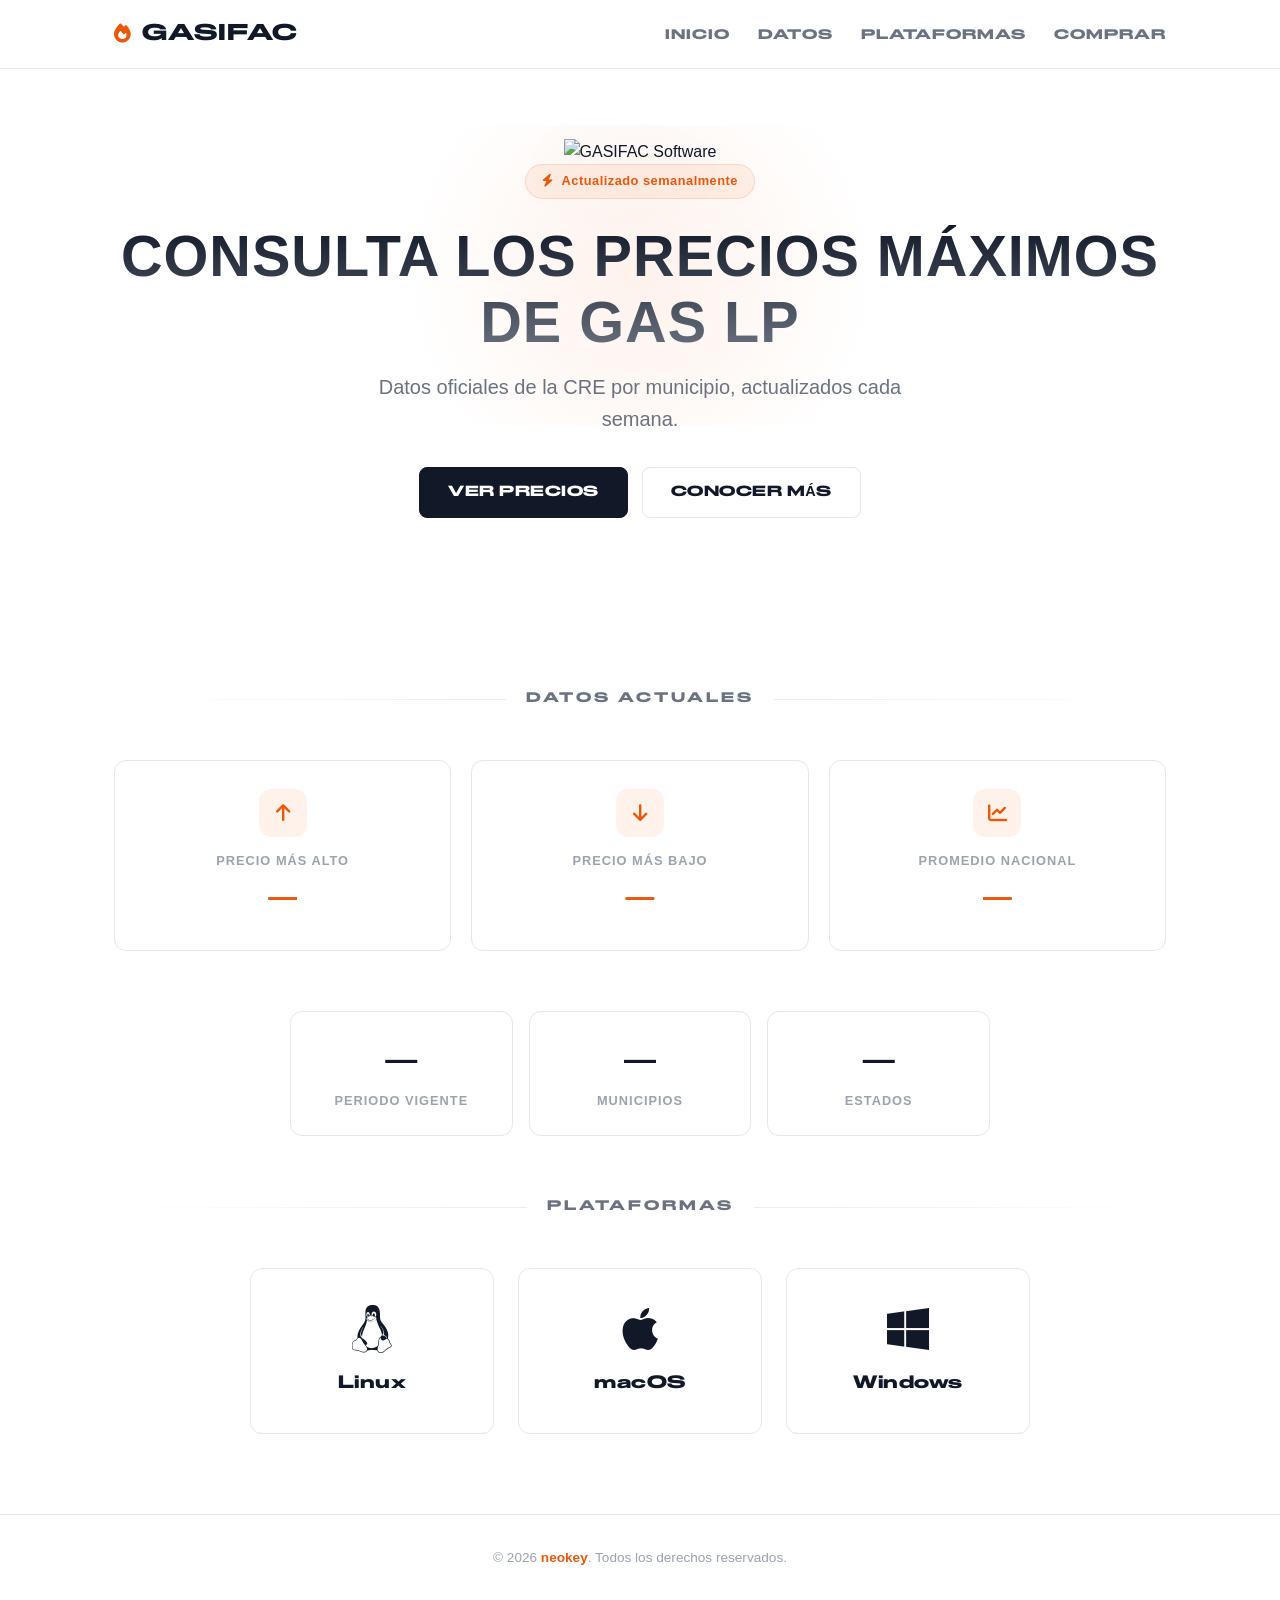
==== public/gasifac/index.html @ 21cc784f "feat: redesign landing/widget/pricing with Staff X Wide, white theme, scroll animations, no search" ====
<!DOCTYPE html>
<html lang="es">
<head>
  <meta charset="UTF-8" />
  <meta name="viewport" content="width=device-width, initial-scale=1.0" />
  <title>GASIFAC — Precios de gas LP en México</title>
  <meta name="description" content="Consulta los precios máximos de gas LP por municipio en México. Datos oficiales de la CRE, actualizados semanalmente." />
  <link rel="stylesheet" href="https://cdnjs.cloudflare.com/ajax/libs/font-awesome/6.5.0/css/all.min.css" />
  <style>
    @font-face {
      font-family: 'Staff X Wide';
      src: url('fonts/Staff-XWide.otf') format('opentype');
      font-weight: normal;
      font-style: normal;
    }

    :root {
      --bg: #ffffff;
      --bg-alt: #f8f9fa;
      --bg-card: #ffffff;
      --border: #e5e7eb;
      --text: #111827;
      --text-sec: #6b7280;
      --text-muted: #9ca3af;
      --accent: #ea580c;
      --accent-hover: #c2410c;
      --accent-glow: rgba(234, 88, 12, 0.08);
      --font-display: 'Staff X Wide', 'Arial Black', -apple-system, BlinkMacSystemFont, sans-serif;
      --font-body: -apple-system, BlinkMacSystemFont, "Segoe UI", Roboto, sans-serif;
      --radius: 12px;
    }

    * { margin: 0; padding: 0; box-sizing: border-box; }

    body {
      font-family: var(--font-body);
      background: var(--bg);
      color: var(--text);
      line-height: 1.6;
      overflow-x: hidden;
    }

    .container {
      width: 100%;
      max-width: 1100px;
      margin: 0 auto;
      padding: 0 24px;
    }

    /* Navbar */
    .navbar {
      position: sticky;
      top: 0;
      z-index: 1000;
      background: rgba(255, 255, 255, 0.85);
      backdrop-filter: blur(16px);
      -webkit-backdrop-filter: blur(16px);
      border-bottom: 1px solid var(--border);
      padding: 16px 0;
    }
    .nav-container {
      display: flex;
      justify-content: space-between;
      align-items: center;
    }
    .logo {
      display: flex;
      align-items: center;
      gap: 10px;
      text-decoration: none;
      color: var(--text);
      font-weight: 800;
      font-size: 1.4rem;
      letter-spacing: 1px;
      font-family: var(--font-display);
    }
    .logo i { font-size: 1.2rem; color: var(--accent); }
    .nav-links {
      display: flex;
      gap: 28px;
      list-style: none;
    }
    .nav-links a {
      text-decoration: none;
      color: var(--text-sec);
      font-size: 0.85rem;
      font-weight: 700;
      transition: color 0.2s;
      text-transform: uppercase;
      letter-spacing: 1px;
      font-family: var(--font-display);
    }
    .nav-links a:hover { color: var(--text); }
    .menu-toggle {
      display: none;
      background: none;
      border: none;
      cursor: pointer;
      padding: 4px;
    }
    .menu-toggle span {
      display: block;
      width: 22px;
      height: 2px;
      background: var(--text);
      margin: 5px 0;
      transition: 0.3s;
    }

    /* Hero */
    .hero {
      padding: 70px 0 60px;
      text-align: center;
      position: relative;
    }
    .hero::before {
      content: '';
      position: absolute;
      top: 10%;
      left: 50%;
      transform: translateX(-50%);
      width: 600px;
      height: 300px;
      background: radial-gradient(circle, var(--accent-glow) 0%, transparent 70%);
      pointer-events: none;
    }
    .hero-badge {
      display: inline-flex;
      align-items: center;
      gap: 8px;
      background: var(--accent-glow);
      border: 1px solid rgba(234, 88, 12, 0.15);
      padding: 6px 16px;
      border-radius: 999px;
      font-size: 0.8rem;
      font-weight: 600;
      color: var(--accent);
      margin-bottom: 24px;
      letter-spacing: 0.5px;
    }
    .hero-title {
      font-size: clamp(2.2rem, 5vw, 3.6rem);
      font-weight: 900;
      text-transform: uppercase;
      letter-spacing: 1px;
      line-height: 1.15;
      margin-bottom: 16px;
      background: linear-gradient(180deg, var(--text) 0%, var(--text-sec) 100%);
      -webkit-background-clip: text;
      -webkit-text-fill-color: transparent;
      background-clip: text;
    }
    .hero-sub {
      font-size: clamp(1rem, 2vw, 1.25rem);
      color: var(--text-sec);
      max-width: 580px;
      margin: 0 auto 32px auto;
    }
    .cta-row {
      display: flex;
      justify-content: center;
      gap: 14px;
      margin-bottom: 50px;
    }
    .btn {
      display: inline-block;
      padding: 13px 28px;
      border-radius: 8px;
      font-weight: 600;
      font-size: 0.9rem;
      text-decoration: none;
      transition: all 0.25s ease;
      text-transform: uppercase;
      letter-spacing: 0.5px;
      font-family: var(--font-display);
    }
    .btn-primary {
      background: var(--text);
      color: var(--bg);
      border: 1px solid var(--text);
    }
    .btn-primary:hover {
      transform: translateY(-2px);
      box-shadow: 0 8px 24px rgba(0,0,0,0.15);
    }
    .btn-outline {
      background: transparent;
      color: var(--text);
      border: 1px solid var(--border);
    }
    .btn-outline:hover {
      border-color: var(--text);
      transform: translateY(-2px);
    }

    /* Mockup placeholder */
    .mockup {
      max-width: 680px;
      margin: 0 auto 0;
      position: relative;
      z-index: 1;
    }
    .mockup img {
      width: 100%;
      filter: drop-shadow(0 20px 40px rgba(0,0,0,0.12));
    }

    /* Divider */
    .divider {
      display: flex;
      align-items: center;
      justify-content: center;
      margin: 60px 0 50px;
      position: relative;
    }
    .divider-line {
      height: 1px;
      background: linear-gradient(90deg, transparent, var(--border), transparent);
      width: 100%;
      position: absolute;
    }
    .divider-label {
      position: relative;
      background: var(--bg);
      padding: 0 20px;
      font-size: 0.85rem;
      font-weight: 700;
      letter-spacing: 3px;
      text-transform: uppercase;
      color: var(--text-sec);
      font-family: var(--font-display);
    }

    /* Stats */
    .stats { padding-bottom: 20px; }
    .stats-grid {
      display: grid;
      grid-template-columns: repeat(auto-fit, minmax(220px, 1fr));
      gap: 20px;
    }
    .stat-card {
      background: var(--bg-card);
      border: 1px solid var(--border);
      border-radius: var(--radius);
      padding: 28px 20px;
      text-align: center;
      transition: all 0.3s ease;
    }
    .stat-card:hover {
      transform: translateY(-4px);
      box-shadow: 0 12px 30px rgba(0,0,0,0.06);
      border-color: var(--accent);
    }
    .stat-icon {
      width: 48px;
      height: 48px;
      margin: 0 auto 14px;
      background: var(--accent-glow);
      border-radius: 12px;
      display: flex;
      align-items: center;
      justify-content: center;
    }
    .stat-icon i { font-size: 1.2rem; color: var(--accent); }
    .stat-label {
      display: block;
      font-size: 0.8rem;
      color: var(--text-muted);
      margin-bottom: 4px;
      text-transform: uppercase;
      letter-spacing: 1px;
      font-weight: 600;
    }
    .stat-value {
      display: block;
      font-size: 1.8rem;
      font-weight: 800;
      color: var(--accent);
      font-family: var(--font-display);
    }

    /* Info cards */
    .info-grid {
      display: grid;
      grid-template-columns: repeat(auto-fit, minmax(200px, 1fr));
      gap: 16px;
      max-width: 700px;
      margin: 0 auto;
    }
    .info-card {
      background: var(--bg-card);
      border: 1px solid var(--border);
      border-radius: var(--radius);
      padding: 24px 16px;
      text-align: center;
      transition: all 0.3s ease;
    }
    .info-card:hover {
      transform: translateY(-3px);
      box-shadow: 0 8px 24px rgba(0,0,0,0.05);
    }
    .info-card .info-num {
      font-size: 2rem;
      font-weight: 800;
      color: var(--text);
      font-family: var(--font-display);
    }
    .info-card .info-desc {
      font-size: 0.8rem;
      color: var(--text-muted);
      text-transform: uppercase;
      letter-spacing: 1px;
      margin-top: 4px;
      font-weight: 600;
    }

    /* Platforms */
    .platforms { padding-bottom: 80px; }
    .platform-grid {
      display: grid;
      grid-template-columns: repeat(3, 1fr);
      gap: 24px;
      max-width: 780px;
      margin: 0 auto;
    }
    .platform-card {
      background: var(--bg-card);
      border: 1px solid var(--border);
      border-radius: var(--radius);
      padding: 36px 20px;
      text-align: center;
      transition: all 0.3s ease;
      display: flex;
      flex-direction: column;
      align-items: center;
    }
    .platform-card:hover {
      border-color: var(--accent);
      transform: translateY(-6px);
      box-shadow: 0 12px 30px rgba(0,0,0,0.08);
    }
    .platform-card i {
      font-size: 3rem;
      color: var(--text);
      margin-bottom: 16px;
      transition: color 0.3s;
    }
    .platform-card:hover i { color: var(--accent); }
    .platform-card .platform-name {
      font-size: 1.1rem;
      font-weight: 700;
      font-family: var(--font-display);
      letter-spacing: 0.5px;
    }

    /* Footer */
    .footer {
      border-top: 1px solid var(--border);
      padding: 32px 0;
      text-align: center;
    }
    .footer a {
      color: var(--accent);
      text-decoration: none;
      font-weight: 600;
    }
    .footer a:hover { text-decoration: underline; }
    .footer p {
      color: var(--text-muted);
      font-size: 0.85rem;
    }

    /* Animations */
    .fade-up {
      opacity: 0;
      transform: translateY(24px);
      transition: opacity 0.6s ease, transform 0.6s ease;
    }
    .fade-up.visible {
      opacity: 1;
      transform: translateY(0);
    }

    /* Responsive */
    @media (max-width: 768px) {
      .nav-links {
        display: none;
        position: absolute;
        top: 100%;
        left: 0;
        width: 100%;
        background: rgba(255,255,255,0.97);
        backdrop-filter: blur(16px);
        border-bottom: 1px solid var(--border);
        flex-direction: column;
        padding: 20px 0;
        text-align: center;
        gap: 20px;
      }
      .nav-links.active { display: flex; }
      .menu-toggle { display: block; }
      .cta-row { flex-direction: column; align-items: center; }
      .cta-row .btn { width: 100%; max-width: 280px; text-align: center; }
      .platform-grid { grid-template-columns: 1fr; max-width: 300px; }
    }
  </style>
</head>
<body>

  <!-- Navbar -->
  <header class="navbar">
    <div class="container nav-container">
      <a href="/gasifac" class="logo">
        <i class="fa-solid fa-fire"></i>
        <span>GASIFAC</span>
      </a>
      <button class="menu-toggle" id="menuToggle" aria-label="Menu">
        <span></span><span></span><span></span>
      </button>
      <ul class="nav-links" id="navLinks">
        <li><a href="#inicio">Inicio</a></li>
        <li><a href="#datos">Datos</a></li>
        <li><a href="#plataformas">Plataformas</a></li>
        <li><a href="#comprar">Comprar</a></li>
      </ul>
    </div>
  </header>

  <main class="container">

    <!-- Hero -->
    <section class="hero" id="inicio">
      <div class="mockup">
        <img src="https://via.placeholder.com/800x420/f8f9fa/111827?text=GASIFAC" alt="GASIFAC Software" />
      </div>
      <div class="hero-badge fade-up">
        <i class="fa-solid fa-bolt"></i>
        Actualizado semanalmente
      </div>
      <h1 class="hero-title fade-up">Consulta los precios máximos de gas LP</h1>
      <p class="hero-sub fade-up">Datos oficiales de la CRE por municipio, actualizados cada semana.</p>
      <div class="cta-row fade-up">
        <a href="#datos" class="btn btn-primary">Ver Precios</a>
        <a href="#plataformas" class="btn btn-outline">Conocer Más</a>
      </div>
    </section>

    <!-- Divider: Datos Actuales -->
    <div class="divider" id="datos">
      <div class="divider-line"></div>
      <h2 class="divider-label">Datos Actuales</h2>
    </div>

    <!-- Stats -->
    <section class="stats fade-up">
      <div class="stats-grid">
        <div class="stat-card">
          <div class="stat-icon"><i class="fa-solid fa-arrow-up"></i></div>
          <span class="stat-label">Precio más alto</span>
          <span class="stat-value" id="stat-max">—</span>
        </div>
        <div class="stat-card">
          <div class="stat-icon"><i class="fa-solid fa-arrow-down"></i></div>
          <span class="stat-label">Precio más bajo</span>
          <span class="stat-value" id="stat-min">—</span>
        </div>
        <div class="stat-card">
          <div class="stat-icon"><i class="fa-solid fa-chart-line"></i></div>
          <span class="stat-label">Promedio nacional</span>
          <span class="stat-value" id="stat-avg">—</span>
        </div>
      </div>
    </section>

    <!-- Info cards -->
    <section class="fade-up" style="padding: 40px 0 0;">
      <div class="info-grid">
        <div class="info-card">
          <div class="info-num" id="info-periodo">—</div>
          <div class="info-desc">Periodo vigente</div>
        </div>
        <div class="info-card">
          <div class="info-num" id="info-municipios">—</div>
          <div class="info-desc">Municipios</div>
        </div>
        <div class="info-card">
          <div class="info-num" id="info-estados">—</div>
          <div class="info-desc">Estados</div>
        </div>
      </div>
    </section>

    <!-- Divider: Plataformas -->
    <div class="divider" id="plataformas">
      <div class="divider-line"></div>
      <h2 class="divider-label">Plataformas</h2>
    </div>

    <!-- Platforms -->
    <section class="platforms fade-up">
      <div class="platform-grid">
        <div class="platform-card">
          <i class="fa-brands fa-linux"></i>
          <span class="platform-name">Linux</span>
        </div>
        <div class="platform-card">
          <i class="fa-brands fa-apple"></i>
          <span class="platform-name">macOS</span>
        </div>
        <div class="platform-card">
          <i class="fa-brands fa-windows"></i>
          <span class="platform-name">Windows</span>
        </div>
      </div>
    </section>

  </main>

  <!-- Footer -->
  <footer class="footer">
    <div class="container">
      <p>&copy; 2026 <a href="https://neokey.dev" target="_blank">neokey</a>. Todos los derechos reservados.</p>
    </div>
  </footer>

  <script src="landing.js"></script>
</body>
</html>
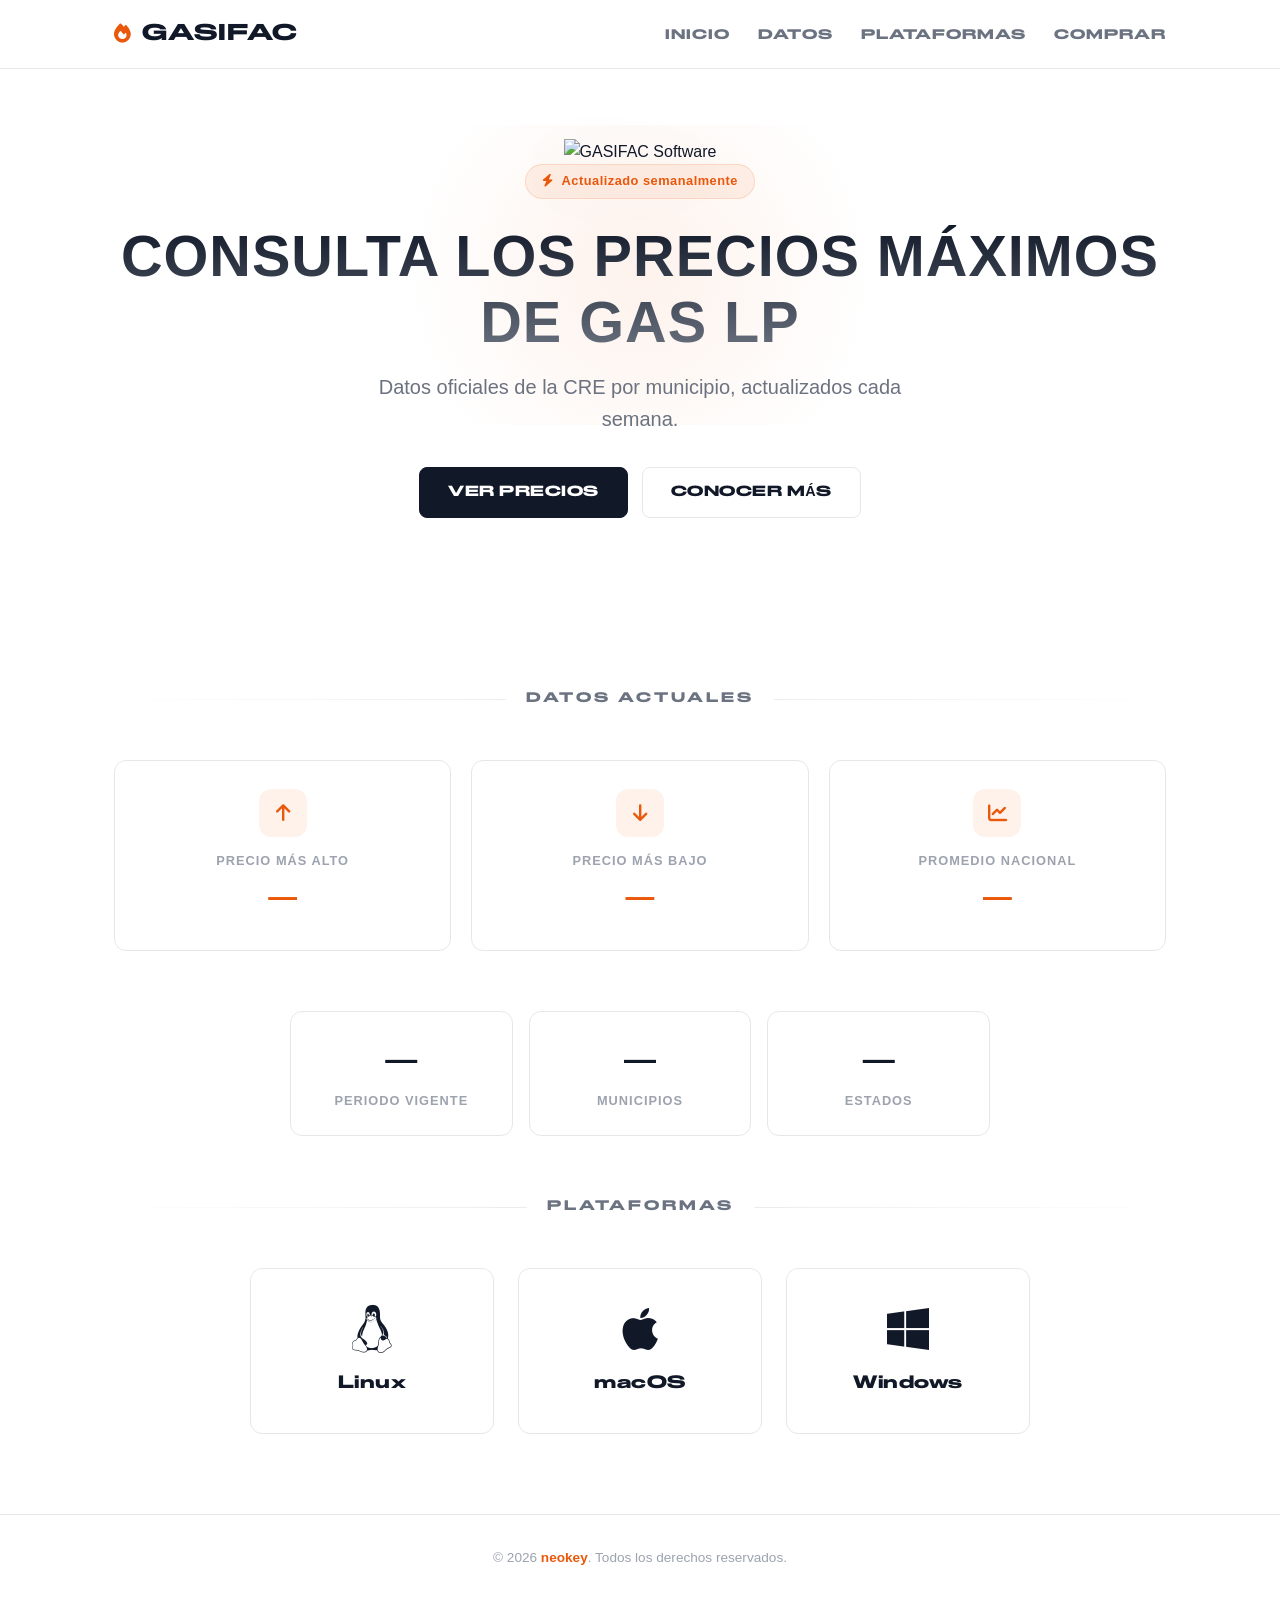
==== commit 084d7d37: "fix: replace IntersectionObserver with CSS keyframe animations, ensure content visible" ====
--- a/public/gasifac/index.html
+++ b/public/gasifac/index.html
@@ -374,11 +374,20 @@
     .fade-up {
       opacity: 0;
       transform: translateY(24px);
-      transition: opacity 0.6s ease, transform 0.6s ease;
-    }
-    .fade-up.visible {
-      opacity: 1;
-      transform: translateY(0);
+      animation: fadeInUp 0.6s ease forwards;
+    }
+    .fade-up:nth-child(1) { animation-delay: 0.1s; }
+    .fade-up:nth-child(2) { animation-delay: 0.2s; }
+    .fade-up:nth-child(3) { animation-delay: 0.3s; }
+    .fade-up:nth-child(4) { animation-delay: 0.4s; }
+    .fade-up:nth-child(5) { animation-delay: 0.5s; }
+
+    @keyframes fadeInUp {
+      to { opacity: 1; transform: translateY(0); }
+    }
+
+    @media (prefers-reduced-motion: reduce) {
+      .fade-up { animation: none; opacity: 1; transform: none; }
     }
 
     /* Responsive */
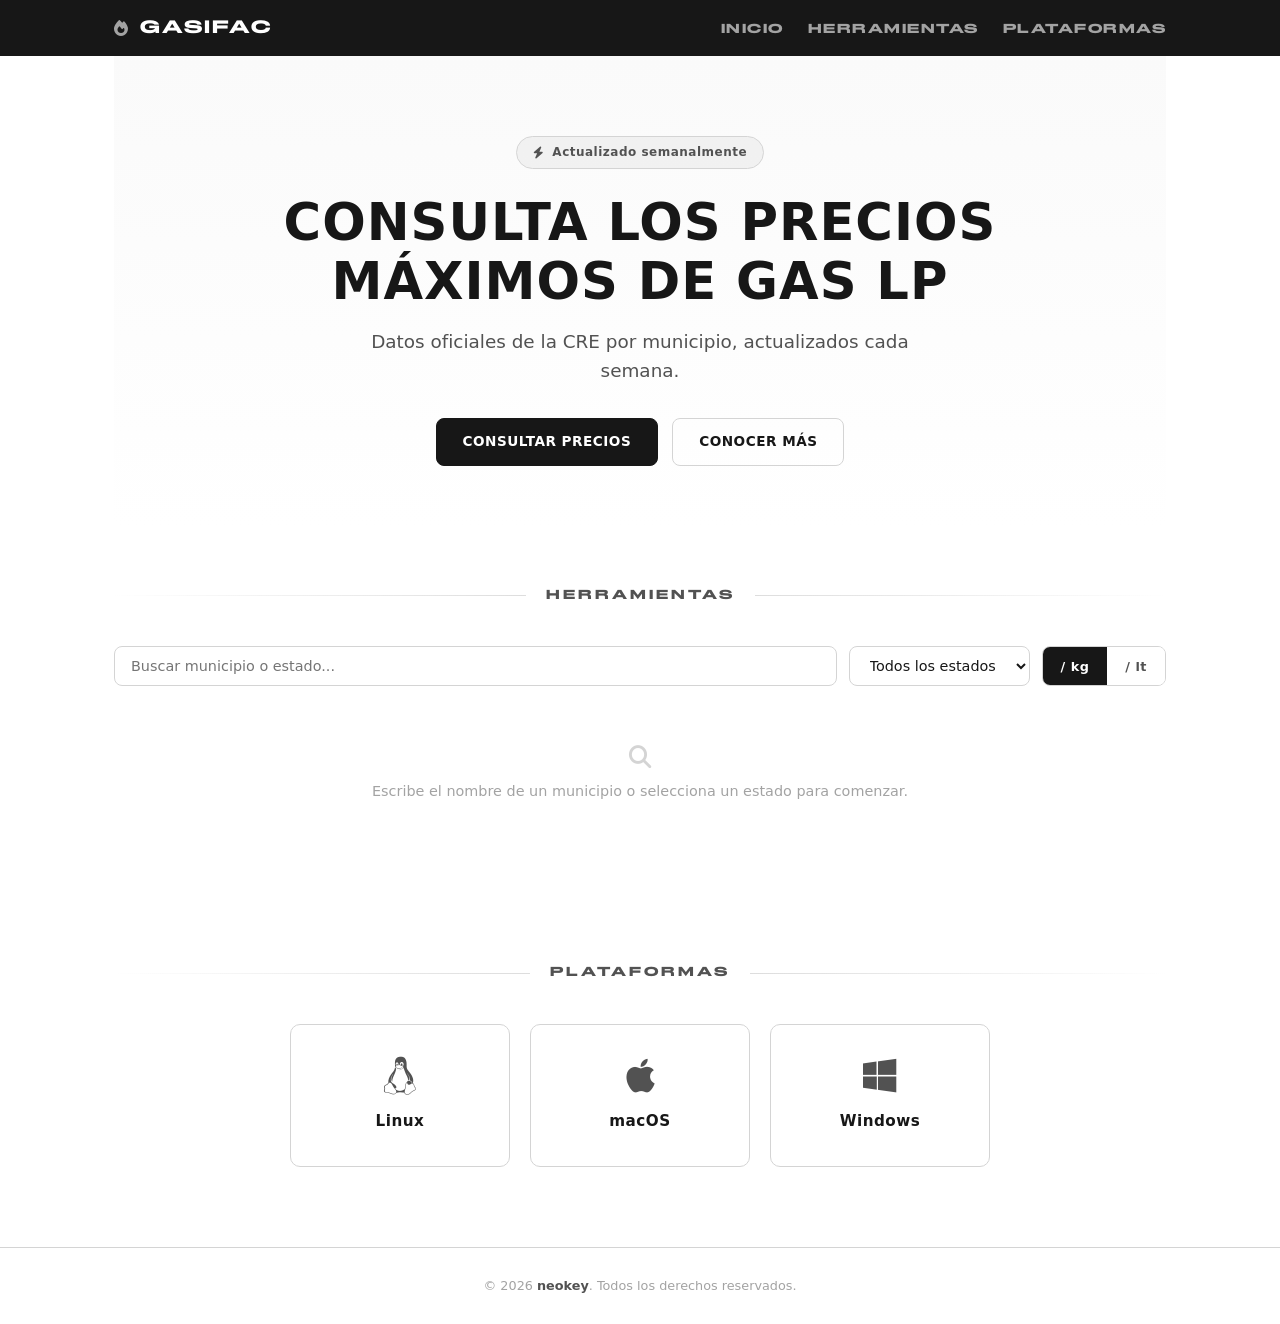
==== commit a8bcb85a: "feat: redesign landing - grayscale, Herramientas search, Staff X Wide topbar only" ====
--- a/public/gasifac/index.html
+++ b/public/gasifac/index.html
@@ -16,18 +16,18 @@
 
     :root {
       --bg: #ffffff;
-      --bg-alt: #f8f9fa;
+      --bg-alt: #f5f5f5;
       --bg-card: #ffffff;
-      --border: #e5e7eb;
-      --text: #111827;
-      --text-sec: #6b7280;
-      --text-muted: #9ca3af;
-      --accent: #ea580c;
-      --accent-hover: #c2410c;
-      --accent-glow: rgba(234, 88, 12, 0.08);
-      --font-display: 'Staff X Wide', 'Arial Black', -apple-system, BlinkMacSystemFont, sans-serif;
-      --font-body: -apple-system, BlinkMacSystemFont, "Segoe UI", Roboto, sans-serif;
-      --radius: 12px;
+      --border: #d4d4d4;
+      --text: #171717;
+      --text-sec: #525252;
+      --text-muted: #a3a3a3;
+      --accent: #404040;
+      --accent-hover: #262626;
+      --accent-glow: rgba(0, 0, 0, 0.04);
+      --font-display: 'Staff X Wide', 'Arial Black', sans-serif;
+      --font-body: "Segoe UI", system-ui, -apple-system, sans-serif;
+      --radius: 10px;
     }
 
     * { margin: 0; padding: 0; box-sizing: border-box; }
@@ -52,45 +52,43 @@
       position: sticky;
       top: 0;
       z-index: 1000;
-      background: rgba(255, 255, 255, 0.85);
-      backdrop-filter: blur(16px);
-      -webkit-backdrop-filter: blur(16px);
-      border-bottom: 1px solid var(--border);
-      padding: 16px 0;
+      background: #171717;
+      padding: 0;
     }
     .nav-container {
       display: flex;
       justify-content: space-between;
       align-items: center;
+      height: 56px;
     }
     .logo {
       display: flex;
       align-items: center;
       gap: 10px;
       text-decoration: none;
-      color: var(--text);
+      color: #ffffff;
       font-weight: 800;
-      font-size: 1.4rem;
-      letter-spacing: 1px;
+      font-size: 1.1rem;
+      letter-spacing: 2px;
       font-family: var(--font-display);
     }
-    .logo i { font-size: 1.2rem; color: var(--accent); }
+    .logo i { font-size: 1rem; color: #a3a3a3; }
     .nav-links {
       display: flex;
-      gap: 28px;
+      gap: 24px;
       list-style: none;
     }
     .nav-links a {
       text-decoration: none;
-      color: var(--text-sec);
-      font-size: 0.85rem;
-      font-weight: 700;
+      color: #a3a3a3;
+      font-size: 0.8rem;
+      font-weight: 600;
       transition: color 0.2s;
       text-transform: uppercase;
-      letter-spacing: 1px;
+      letter-spacing: 1.5px;
       font-family: var(--font-display);
     }
-    .nav-links a:hover { color: var(--text); }
+    .nav-links a:hover { color: #ffffff; }
     .menu-toggle {
       display: none;
       background: none;
@@ -102,77 +100,61 @@
       display: block;
       width: 22px;
       height: 2px;
-      background: var(--text);
+      background: #ffffff;
       margin: 5px 0;
       transition: 0.3s;
     }
 
     /* Hero */
     .hero {
-      padding: 70px 0 60px;
+      padding: 80px 0 60px;
       text-align: center;
-      position: relative;
-    }
-    .hero::before {
-      content: '';
-      position: absolute;
-      top: 10%;
-      left: 50%;
-      transform: translateX(-50%);
-      width: 600px;
-      height: 300px;
-      background: radial-gradient(circle, var(--accent-glow) 0%, transparent 70%);
-      pointer-events: none;
+      background: linear-gradient(180deg, #fafafa 0%, #ffffff 100%);
     }
     .hero-badge {
       display: inline-flex;
       align-items: center;
       gap: 8px;
       background: var(--accent-glow);
-      border: 1px solid rgba(234, 88, 12, 0.15);
+      border: 1px solid var(--border);
       padding: 6px 16px;
       border-radius: 999px;
-      font-size: 0.8rem;
+      font-size: 0.75rem;
       font-weight: 600;
-      color: var(--accent);
+      color: var(--text-sec);
       margin-bottom: 24px;
       letter-spacing: 0.5px;
     }
     .hero-title {
-      font-size: clamp(2.2rem, 5vw, 3.6rem);
+      font-size: clamp(2rem, 5vw, 3.2rem);
       font-weight: 900;
       text-transform: uppercase;
       letter-spacing: 1px;
       line-height: 1.15;
       margin-bottom: 16px;
-      background: linear-gradient(180deg, var(--text) 0%, var(--text-sec) 100%);
-      -webkit-background-clip: text;
-      -webkit-text-fill-color: transparent;
-      background-clip: text;
+      color: var(--text);
     }
     .hero-sub {
-      font-size: clamp(1rem, 2vw, 1.25rem);
-      color: var(--text-sec);
-      max-width: 580px;
+      font-size: clamp(1rem, 2vw, 1.15rem);
+      color: var(--text-sec);
+      max-width: 560px;
       margin: 0 auto 32px auto;
     }
     .cta-row {
       display: flex;
       justify-content: center;
       gap: 14px;
-      margin-bottom: 50px;
     }
     .btn {
       display: inline-block;
-      padding: 13px 28px;
+      padding: 12px 26px;
       border-radius: 8px;
       font-weight: 600;
-      font-size: 0.9rem;
+      font-size: 0.85rem;
       text-decoration: none;
-      transition: all 0.25s ease;
+      transition: all 0.2s ease;
       text-transform: uppercase;
       letter-spacing: 0.5px;
-      font-family: var(--font-display);
     }
     .btn-primary {
       background: var(--text);
@@ -180,8 +162,9 @@
       border: 1px solid var(--text);
     }
     .btn-primary:hover {
+      background: #000000;
       transform: translateY(-2px);
-      box-shadow: 0 8px 24px rgba(0,0,0,0.15);
+      box-shadow: 0 8px 20px rgba(0,0,0,0.12);
     }
     .btn-outline {
       background: transparent;
@@ -193,24 +176,12 @@
       transform: translateY(-2px);
     }
 
-    /* Mockup placeholder */
-    .mockup {
-      max-width: 680px;
-      margin: 0 auto 0;
-      position: relative;
-      z-index: 1;
-    }
-    .mockup img {
-      width: 100%;
-      filter: drop-shadow(0 20px 40px rgba(0,0,0,0.12));
-    }
-
     /* Divider */
     .divider {
       display: flex;
       align-items: center;
       justify-content: center;
-      margin: 60px 0 50px;
+      margin: 60px 0 40px;
       position: relative;
     }
     .divider-line {
@@ -223,7 +194,7 @@
       position: relative;
       background: var(--bg);
       padding: 0 20px;
-      font-size: 0.85rem;
+      font-size: 0.8rem;
       font-weight: 700;
       letter-spacing: 3px;
       text-transform: uppercase;
@@ -231,143 +202,175 @@
       font-family: var(--font-display);
     }
 
-    /* Stats */
-    .stats { padding-bottom: 20px; }
-    .stats-grid {
-      display: grid;
-      grid-template-columns: repeat(auto-fit, minmax(220px, 1fr));
-      gap: 20px;
-    }
-    .stat-card {
-      background: var(--bg-card);
+    /* Herramientas - Search */
+    .tools-section { padding-bottom: 60px; }
+    .search-bar {
+      display: flex;
+      gap: 12px;
+      margin-bottom: 20px;
+      flex-wrap: wrap;
+    }
+    .search-bar input,
+    .search-bar select {
+      font-family: var(--font-body);
+      font-size: 0.9rem;
+      padding: 10px 16px;
+      border: 1px solid var(--border);
+      border-radius: 8px;
+      outline: none;
+      background: var(--bg);
+      color: var(--text);
+      transition: border-color 0.2s;
+    }
+    .search-bar input:focus,
+    .search-bar select:focus {
+      border-color: var(--accent);
+    }
+    .search-bar input[type="text"] {
+      flex: 1;
+      min-width: 200px;
+    }
+    .search-bar select { min-width: 180px; }
+
+    .unit-toggle {
+      display: flex;
+      border: 1px solid var(--border);
+      border-radius: 8px;
+      overflow: hidden;
+    }
+    .unit-toggle button {
+      font-family: var(--font-body);
+      font-size: 0.8rem;
+      font-weight: 600;
+      padding: 10px 18px;
+      border: none;
+      background: var(--bg);
+      color: var(--text-sec);
+      cursor: pointer;
+      transition: all 0.2s;
+      letter-spacing: 0.5px;
+    }
+    .unit-toggle button.active {
+      background: var(--text);
+      color: var(--bg);
+    }
+    .unit-toggle button:not(.active):hover {
+      background: var(--bg-alt);
+    }
+
+    /* Results */
+    .results-header {
+      display: flex;
+      justify-content: space-between;
+      align-items: center;
+      margin-bottom: 12px;
+      color: var(--text-sec);
+      font-size: 0.85rem;
+    }
+    .results-table {
+      width: 100%;
+      border-collapse: collapse;
       border: 1px solid var(--border);
       border-radius: var(--radius);
-      padding: 28px 20px;
-      text-align: center;
-      transition: all 0.3s ease;
-    }
-    .stat-card:hover {
-      transform: translateY(-4px);
-      box-shadow: 0 12px 30px rgba(0,0,0,0.06);
-      border-color: var(--accent);
-    }
-    .stat-icon {
-      width: 48px;
-      height: 48px;
-      margin: 0 auto 14px;
-      background: var(--accent-glow);
-      border-radius: 12px;
-      display: flex;
-      align-items: center;
-      justify-content: center;
-    }
-    .stat-icon i { font-size: 1.2rem; color: var(--accent); }
-    .stat-label {
-      display: block;
-      font-size: 0.8rem;
-      color: var(--text-muted);
-      margin-bottom: 4px;
+      overflow: hidden;
+    }
+    .results-table thead {
+      background: var(--bg-alt);
+    }
+    .results-table th {
+      font-family: var(--font-body);
+      font-size: 0.75rem;
+      font-weight: 700;
       text-transform: uppercase;
       letter-spacing: 1px;
-      font-weight: 600;
-    }
-    .stat-value {
-      display: block;
-      font-size: 1.8rem;
-      font-weight: 800;
-      color: var(--accent);
-      font-family: var(--font-display);
-    }
-
-    /* Info cards */
-    .info-grid {
-      display: grid;
-      grid-template-columns: repeat(auto-fit, minmax(200px, 1fr));
-      gap: 16px;
-      max-width: 700px;
-      margin: 0 auto;
-    }
-    .info-card {
-      background: var(--bg-card);
-      border: 1px solid var(--border);
-      border-radius: var(--radius);
-      padding: 24px 16px;
+      color: var(--text-sec);
+      padding: 12px 16px;
+      text-align: left;
+      border-bottom: 1px solid var(--border);
+    }
+    .results-table td {
+      font-size: 0.9rem;
+      padding: 12px 16px;
+      border-bottom: 1px solid #f0f0f0;
+      color: var(--text);
+    }
+    .results-table tbody tr:hover {
+      background: var(--bg-alt);
+    }
+    .results-table .price-cell {
+      font-weight: 700;
+      font-variant-numeric: tabular-nums;
+      text-align: right;
+    }
+    .results-table .municipio-cell { font-weight: 600; }
+    .results-table .estado-cell {
+      color: var(--text-muted);
+      font-size: 0.8rem;
+    }
+
+    .results-empty {
       text-align: center;
-      transition: all 0.3s ease;
-    }
-    .info-card:hover {
-      transform: translateY(-3px);
-      box-shadow: 0 8px 24px rgba(0,0,0,0.05);
-    }
-    .info-card .info-num {
-      font-size: 2rem;
-      font-weight: 800;
-      color: var(--text);
-      font-family: var(--font-display);
-    }
-    .info-card .info-desc {
-      font-size: 0.8rem;
+      padding: 40px 20px;
       color: var(--text-muted);
-      text-transform: uppercase;
-      letter-spacing: 1px;
-      margin-top: 4px;
-      font-weight: 600;
+      font-size: 0.9rem;
+    }
+
+    .results-scroll {
+      overflow-x: auto;
     }
 
     /* Platforms */
-    .platforms { padding-bottom: 80px; }
+    .platforms { padding: 0 0 80px; }
     .platform-grid {
       display: grid;
       grid-template-columns: repeat(3, 1fr);
-      gap: 24px;
-      max-width: 780px;
+      gap: 20px;
+      max-width: 700px;
       margin: 0 auto;
     }
     .platform-card {
       background: var(--bg-card);
       border: 1px solid var(--border);
       border-radius: var(--radius);
-      padding: 36px 20px;
+      padding: 32px 20px;
       text-align: center;
-      transition: all 0.3s ease;
+      transition: all 0.2s ease;
       display: flex;
       flex-direction: column;
       align-items: center;
     }
     .platform-card:hover {
       border-color: var(--accent);
-      transform: translateY(-6px);
-      box-shadow: 0 12px 30px rgba(0,0,0,0.08);
+      transform: translateY(-4px);
+      box-shadow: 0 10px 24px rgba(0,0,0,0.06);
     }
     .platform-card i {
-      font-size: 3rem;
-      color: var(--text);
-      margin-bottom: 16px;
-      transition: color 0.3s;
-    }
-    .platform-card:hover i { color: var(--accent); }
+      font-size: 2.4rem;
+      color: var(--text-sec);
+      margin-bottom: 14px;
+    }
+    .platform-card:hover i { color: var(--text); }
     .platform-card .platform-name {
-      font-size: 1.1rem;
-      font-weight: 700;
-      font-family: var(--font-display);
+      font-size: 0.95rem;
+      font-weight: 600;
       letter-spacing: 0.5px;
     }
 
     /* Footer */
     .footer {
       border-top: 1px solid var(--border);
-      padding: 32px 0;
+      padding: 28px 0;
       text-align: center;
     }
     .footer a {
-      color: var(--accent);
+      color: var(--text-sec);
       text-decoration: none;
       font-weight: 600;
     }
     .footer a:hover { text-decoration: underline; }
     .footer p {
       color: var(--text-muted);
-      font-size: 0.85rem;
+      font-size: 0.8rem;
     }
 
     /* Animations */
@@ -398,19 +401,25 @@
         top: 100%;
         left: 0;
         width: 100%;
-        background: rgba(255,255,255,0.97);
-        backdrop-filter: blur(16px);
-        border-bottom: 1px solid var(--border);
+        background: #171717;
         flex-direction: column;
         padding: 20px 0;
         text-align: center;
         gap: 20px;
+        border-bottom: 1px solid #333;
       }
       .nav-links.active { display: flex; }
       .menu-toggle { display: block; }
       .cta-row { flex-direction: column; align-items: center; }
       .cta-row .btn { width: 100%; max-width: 280px; text-align: center; }
-      .platform-grid { grid-template-columns: 1fr; max-width: 300px; }
+      .platform-grid { grid-template-columns: 1fr; max-width: 280px; }
+      .search-bar { flex-direction: column; }
+      .search-bar input[type="text"] { min-width: unset; }
+      .search-bar select { min-width: unset; }
+      .results-table th:nth-child(1),
+      .results-table td:nth-child(1) { min-width: 140px; }
+      .results-table th:nth-child(2),
+      .results-table td:nth-child(2) { min-width: 120px; }
     }
   </style>
 </head>
@@ -428,9 +437,8 @@
       </button>
       <ul class="nav-links" id="navLinks">
         <li><a href="#inicio">Inicio</a></li>
-        <li><a href="#datos">Datos</a></li>
+        <li><a href="#herramientas">Herramientas</a></li>
         <li><a href="#plataformas">Plataformas</a></li>
-        <li><a href="#comprar">Comprar</a></li>
       </ul>
     </div>
   </header>
@@ -439,63 +447,57 @@
 
     <!-- Hero -->
     <section class="hero" id="inicio">
-      <div class="mockup">
-        <img src="https://via.placeholder.com/800x420/f8f9fa/111827?text=GASIFAC" alt="GASIFAC Software" />
-      </div>
       <div class="hero-badge fade-up">
         <i class="fa-solid fa-bolt"></i>
         Actualizado semanalmente
       </div>
-      <h1 class="hero-title fade-up">Consulta los precios máximos de gas LP</h1>
+      <h1 class="hero-title fade-up">Consulta los precios<br>máximos de gas LP</h1>
       <p class="hero-sub fade-up">Datos oficiales de la CRE por municipio, actualizados cada semana.</p>
       <div class="cta-row fade-up">
-        <a href="#datos" class="btn btn-primary">Ver Precios</a>
+        <a href="#herramientas" class="btn btn-primary">Consultar Precios</a>
         <a href="#plataformas" class="btn btn-outline">Conocer Más</a>
       </div>
     </section>
 
-    <!-- Divider: Datos Actuales -->
-    <div class="divider" id="datos">
+    <!-- Divider: Herramientas -->
+    <div class="divider" id="herramientas">
       <div class="divider-line"></div>
-      <h2 class="divider-label">Datos Actuales</h2>
+      <h2 class="divider-label">Herramientas</h2>
     </div>
 
-    <!-- Stats -->
-    <section class="stats fade-up">
-      <div class="stats-grid">
-        <div class="stat-card">
-          <div class="stat-icon"><i class="fa-solid fa-arrow-up"></i></div>
-          <span class="stat-label">Precio más alto</span>
-          <span class="stat-value" id="stat-max">—</span>
+    <!-- Search & Results -->
+    <section class="tools-section fade-up">
+      <div class="search-bar">
+        <input type="text" id="searchInput" placeholder="Buscar municipio o estado..." autocomplete="off" />
+        <select id="estadoFilter">
+          <option value="">Todos los estados</option>
+        </select>
+        <div class="unit-toggle">
+          <button class="active" data-unit="kg">/ kg</button>
+          <button data-unit="lt">/ lt</button>
         </div>
-        <div class="stat-card">
-          <div class="stat-icon"><i class="fa-solid fa-arrow-down"></i></div>
-          <span class="stat-label">Precio más bajo</span>
-          <span class="stat-value" id="stat-min">—</span>
-        </div>
-        <div class="stat-card">
-          <div class="stat-icon"><i class="fa-solid fa-chart-line"></i></div>
-          <span class="stat-label">Promedio nacional</span>
-          <span class="stat-value" id="stat-avg">—</span>
-        </div>
-      </div>
-    </section>
-
-    <!-- Info cards -->
-    <section class="fade-up" style="padding: 40px 0 0;">
-      <div class="info-grid">
-        <div class="info-card">
-          <div class="info-num" id="info-periodo">—</div>
-          <div class="info-desc">Periodo vigente</div>
-        </div>
-        <div class="info-card">
-          <div class="info-num" id="info-municipios">—</div>
-          <div class="info-desc">Municipios</div>
-        </div>
-        <div class="info-card">
-          <div class="info-num" id="info-estados">—</div>
-          <div class="info-desc">Estados</div>
-        </div>
+      </div>
+
+      <div class="results-header" id="resultsHeader" style="display:none;">
+        <span id="resultsCount"></span>
+      </div>
+
+      <div class="results-scroll">
+        <table class="results-table" id="resultsTable" style="display:none;">
+          <thead>
+            <tr>
+              <th>Municipio</th>
+              <th>Estado</th>
+              <th style="text-align:right;">Precio</th>
+            </tr>
+          </thead>
+          <tbody id="resultsBody"></tbody>
+        </table>
+      </div>
+
+      <div class="results-empty" id="resultsEmpty">
+        <i class="fa-solid fa-magnifying-glass" style="font-size:1.4rem;color:var(--border);display:block;margin-bottom:12px;"></i>
+        Escribe el nombre de un municipio o selecciona un estado para comenzar.
       </div>
     </section>
 
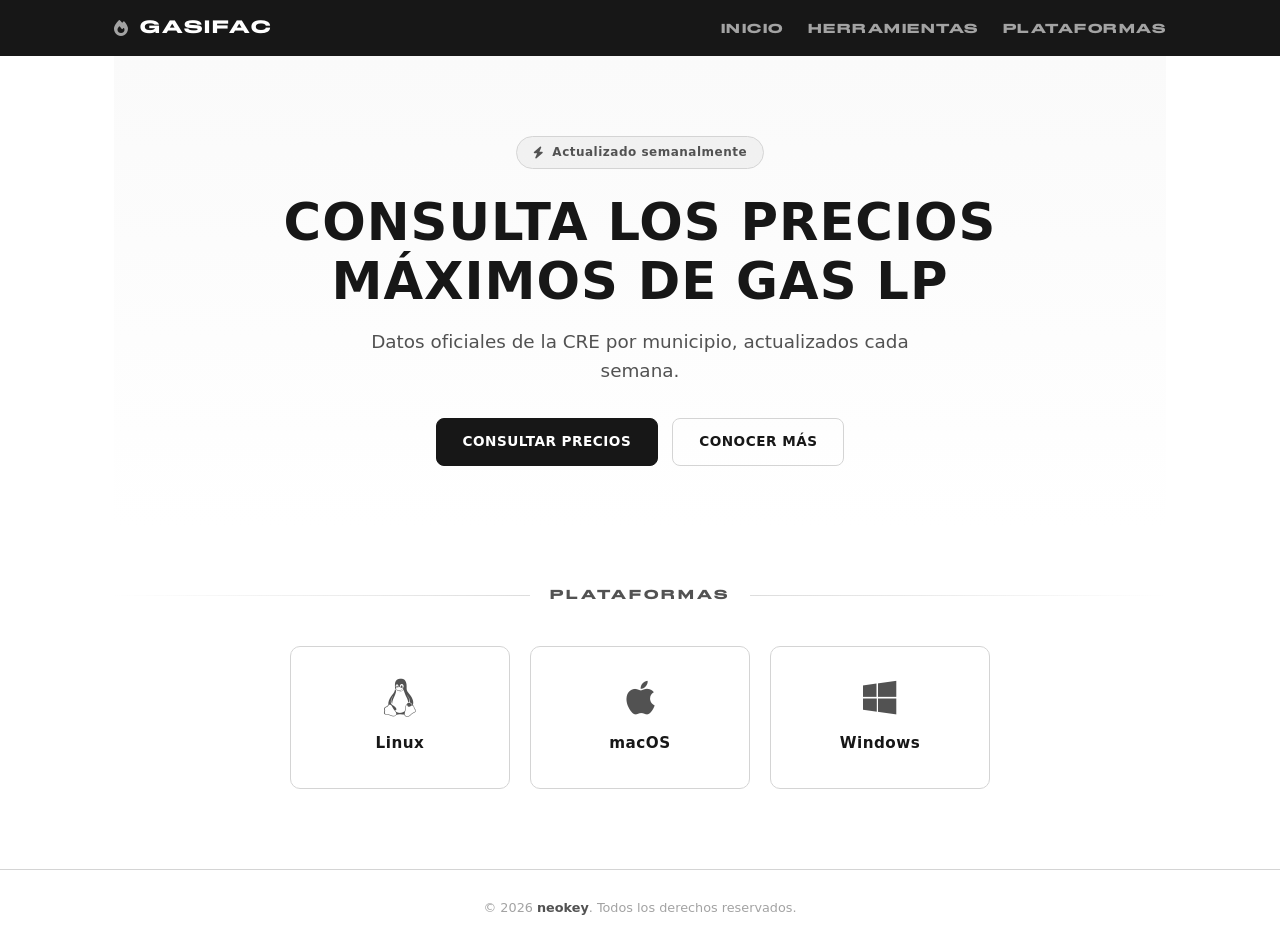
==== commit c217b659: "feat: separate herramientas page with search, landing links to it" ====
--- a/public/gasifac/index.html
+++ b/public/gasifac/index.html
@@ -200,123 +200,6 @@
       text-transform: uppercase;
       color: var(--text-sec);
       font-family: var(--font-display);
-    }
-
-    /* Herramientas - Search */
-    .tools-section { padding-bottom: 60px; }
-    .search-bar {
-      display: flex;
-      gap: 12px;
-      margin-bottom: 20px;
-      flex-wrap: wrap;
-    }
-    .search-bar input,
-    .search-bar select {
-      font-family: var(--font-body);
-      font-size: 0.9rem;
-      padding: 10px 16px;
-      border: 1px solid var(--border);
-      border-radius: 8px;
-      outline: none;
-      background: var(--bg);
-      color: var(--text);
-      transition: border-color 0.2s;
-    }
-    .search-bar input:focus,
-    .search-bar select:focus {
-      border-color: var(--accent);
-    }
-    .search-bar input[type="text"] {
-      flex: 1;
-      min-width: 200px;
-    }
-    .search-bar select { min-width: 180px; }
-
-    .unit-toggle {
-      display: flex;
-      border: 1px solid var(--border);
-      border-radius: 8px;
-      overflow: hidden;
-    }
-    .unit-toggle button {
-      font-family: var(--font-body);
-      font-size: 0.8rem;
-      font-weight: 600;
-      padding: 10px 18px;
-      border: none;
-      background: var(--bg);
-      color: var(--text-sec);
-      cursor: pointer;
-      transition: all 0.2s;
-      letter-spacing: 0.5px;
-    }
-    .unit-toggle button.active {
-      background: var(--text);
-      color: var(--bg);
-    }
-    .unit-toggle button:not(.active):hover {
-      background: var(--bg-alt);
-    }
-
-    /* Results */
-    .results-header {
-      display: flex;
-      justify-content: space-between;
-      align-items: center;
-      margin-bottom: 12px;
-      color: var(--text-sec);
-      font-size: 0.85rem;
-    }
-    .results-table {
-      width: 100%;
-      border-collapse: collapse;
-      border: 1px solid var(--border);
-      border-radius: var(--radius);
-      overflow: hidden;
-    }
-    .results-table thead {
-      background: var(--bg-alt);
-    }
-    .results-table th {
-      font-family: var(--font-body);
-      font-size: 0.75rem;
-      font-weight: 700;
-      text-transform: uppercase;
-      letter-spacing: 1px;
-      color: var(--text-sec);
-      padding: 12px 16px;
-      text-align: left;
-      border-bottom: 1px solid var(--border);
-    }
-    .results-table td {
-      font-size: 0.9rem;
-      padding: 12px 16px;
-      border-bottom: 1px solid #f0f0f0;
-      color: var(--text);
-    }
-    .results-table tbody tr:hover {
-      background: var(--bg-alt);
-    }
-    .results-table .price-cell {
-      font-weight: 700;
-      font-variant-numeric: tabular-nums;
-      text-align: right;
-    }
-    .results-table .municipio-cell { font-weight: 600; }
-    .results-table .estado-cell {
-      color: var(--text-muted);
-      font-size: 0.8rem;
-    }
-
-    .results-empty {
-      text-align: center;
-      padding: 40px 20px;
-      color: var(--text-muted);
-      font-size: 0.9rem;
-    }
-
-    .results-scroll {
-      overflow-x: auto;
     }
 
     /* Platforms */
@@ -413,13 +296,6 @@
       .cta-row { flex-direction: column; align-items: center; }
       .cta-row .btn { width: 100%; max-width: 280px; text-align: center; }
       .platform-grid { grid-template-columns: 1fr; max-width: 280px; }
-      .search-bar { flex-direction: column; }
-      .search-bar input[type="text"] { min-width: unset; }
-      .search-bar select { min-width: unset; }
-      .results-table th:nth-child(1),
-      .results-table td:nth-child(1) { min-width: 140px; }
-      .results-table th:nth-child(2),
-      .results-table td:nth-child(2) { min-width: 120px; }
     }
   </style>
 </head>
@@ -437,7 +313,7 @@
       </button>
       <ul class="nav-links" id="navLinks">
         <li><a href="#inicio">Inicio</a></li>
-        <li><a href="#herramientas">Herramientas</a></li>
+        <li><a href="/gasifac/herramientas">Herramientas</a></li>
         <li><a href="#plataformas">Plataformas</a></li>
       </ul>
     </div>
@@ -454,50 +330,8 @@
       <h1 class="hero-title fade-up">Consulta los precios<br>máximos de gas LP</h1>
       <p class="hero-sub fade-up">Datos oficiales de la CRE por municipio, actualizados cada semana.</p>
       <div class="cta-row fade-up">
-        <a href="#herramientas" class="btn btn-primary">Consultar Precios</a>
+        <a href="/gasifac/herramientas" class="btn btn-primary">Consultar Precios</a>
         <a href="#plataformas" class="btn btn-outline">Conocer Más</a>
-      </div>
-    </section>
-
-    <!-- Divider: Herramientas -->
-    <div class="divider" id="herramientas">
-      <div class="divider-line"></div>
-      <h2 class="divider-label">Herramientas</h2>
-    </div>
-
-    <!-- Search & Results -->
-    <section class="tools-section fade-up">
-      <div class="search-bar">
-        <input type="text" id="searchInput" placeholder="Buscar municipio o estado..." autocomplete="off" />
-        <select id="estadoFilter">
-          <option value="">Todos los estados</option>
-        </select>
-        <div class="unit-toggle">
-          <button class="active" data-unit="kg">/ kg</button>
-          <button data-unit="lt">/ lt</button>
-        </div>
-      </div>
-
-      <div class="results-header" id="resultsHeader" style="display:none;">
-        <span id="resultsCount"></span>
-      </div>
-
-      <div class="results-scroll">
-        <table class="results-table" id="resultsTable" style="display:none;">
-          <thead>
-            <tr>
-              <th>Municipio</th>
-              <th>Estado</th>
-              <th style="text-align:right;">Precio</th>
-            </tr>
-          </thead>
-          <tbody id="resultsBody"></tbody>
-        </table>
-      </div>
-
-      <div class="results-empty" id="resultsEmpty">
-        <i class="fa-solid fa-magnifying-glass" style="font-size:1.4rem;color:var(--border);display:block;margin-bottom:12px;"></i>
-        Escribe el nombre de un municipio o selecciona un estado para comenzar.
       </div>
     </section>
 
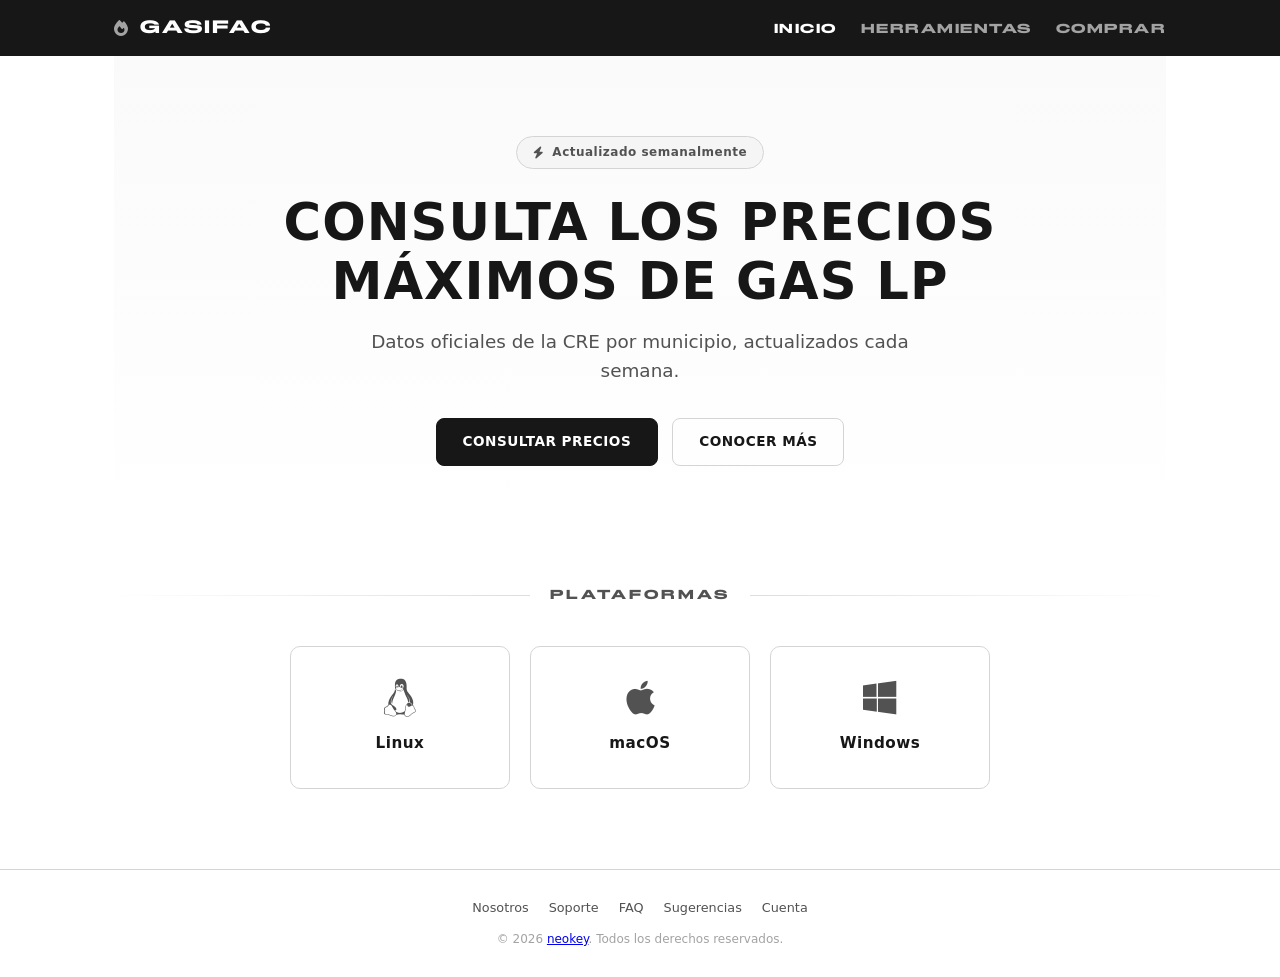
==== commit 91bc1b97: "feat: modular architecture - common.css, components.js, 5 new pages - common.css: shared styles (var" ====
--- a/public/gasifac/index.html
+++ b/public/gasifac/index.html
@@ -6,106 +6,8 @@
   <title>GASIFAC — Precios de gas LP en México</title>
   <meta name="description" content="Consulta los precios máximos de gas LP por municipio en México. Datos oficiales de la CRE, actualizados semanalmente." />
   <link rel="stylesheet" href="https://cdnjs.cloudflare.com/ajax/libs/font-awesome/6.5.0/css/all.min.css" />
+  <link rel="stylesheet" href="common.css" />
   <style>
-    @font-face {
-      font-family: 'Staff X Wide';
-      src: url('fonts/Staff-XWide.otf') format('opentype');
-      font-weight: normal;
-      font-style: normal;
-    }
-
-    :root {
-      --bg: #ffffff;
-      --bg-alt: #f5f5f5;
-      --bg-card: #ffffff;
-      --border: #d4d4d4;
-      --text: #171717;
-      --text-sec: #525252;
-      --text-muted: #a3a3a3;
-      --accent: #404040;
-      --accent-hover: #262626;
-      --accent-glow: rgba(0, 0, 0, 0.04);
-      --font-display: 'Staff X Wide', 'Arial Black', sans-serif;
-      --font-body: "Segoe UI", system-ui, -apple-system, sans-serif;
-      --radius: 10px;
-    }
-
-    * { margin: 0; padding: 0; box-sizing: border-box; }
-
-    body {
-      font-family: var(--font-body);
-      background: var(--bg);
-      color: var(--text);
-      line-height: 1.6;
-      overflow-x: hidden;
-    }
-
-    .container {
-      width: 100%;
-      max-width: 1100px;
-      margin: 0 auto;
-      padding: 0 24px;
-    }
-
-    /* Navbar */
-    .navbar {
-      position: sticky;
-      top: 0;
-      z-index: 1000;
-      background: #171717;
-      padding: 0;
-    }
-    .nav-container {
-      display: flex;
-      justify-content: space-between;
-      align-items: center;
-      height: 56px;
-    }
-    .logo {
-      display: flex;
-      align-items: center;
-      gap: 10px;
-      text-decoration: none;
-      color: #ffffff;
-      font-weight: 800;
-      font-size: 1.1rem;
-      letter-spacing: 2px;
-      font-family: var(--font-display);
-    }
-    .logo i { font-size: 1rem; color: #a3a3a3; }
-    .nav-links {
-      display: flex;
-      gap: 24px;
-      list-style: none;
-    }
-    .nav-links a {
-      text-decoration: none;
-      color: #a3a3a3;
-      font-size: 0.8rem;
-      font-weight: 600;
-      transition: color 0.2s;
-      text-transform: uppercase;
-      letter-spacing: 1.5px;
-      font-family: var(--font-display);
-    }
-    .nav-links a:hover { color: #ffffff; }
-    .menu-toggle {
-      display: none;
-      background: none;
-      border: none;
-      cursor: pointer;
-      padding: 4px;
-    }
-    .menu-toggle span {
-      display: block;
-      width: 22px;
-      height: 2px;
-      background: #ffffff;
-      margin: 5px 0;
-      transition: 0.3s;
-    }
-
-    /* Hero */
     .hero {
       padding: 80px 0 60px;
       text-align: center;
@@ -115,7 +17,7 @@
       display: inline-flex;
       align-items: center;
       gap: 8px;
-      background: var(--accent-glow);
+      background: var(--bg-alt);
       border: 1px solid var(--border);
       padding: 6px 16px;
       border-radius: 999px;
@@ -145,65 +47,6 @@
       justify-content: center;
       gap: 14px;
     }
-    .btn {
-      display: inline-block;
-      padding: 12px 26px;
-      border-radius: 8px;
-      font-weight: 600;
-      font-size: 0.85rem;
-      text-decoration: none;
-      transition: all 0.2s ease;
-      text-transform: uppercase;
-      letter-spacing: 0.5px;
-    }
-    .btn-primary {
-      background: var(--text);
-      color: var(--bg);
-      border: 1px solid var(--text);
-    }
-    .btn-primary:hover {
-      background: #000000;
-      transform: translateY(-2px);
-      box-shadow: 0 8px 20px rgba(0,0,0,0.12);
-    }
-    .btn-outline {
-      background: transparent;
-      color: var(--text);
-      border: 1px solid var(--border);
-    }
-    .btn-outline:hover {
-      border-color: var(--text);
-      transform: translateY(-2px);
-    }
-
-    /* Divider */
-    .divider {
-      display: flex;
-      align-items: center;
-      justify-content: center;
-      margin: 60px 0 40px;
-      position: relative;
-    }
-    .divider-line {
-      height: 1px;
-      background: linear-gradient(90deg, transparent, var(--border), transparent);
-      width: 100%;
-      position: absolute;
-    }
-    .divider-label {
-      position: relative;
-      background: var(--bg);
-      padding: 0 20px;
-      font-size: 0.8rem;
-      font-weight: 700;
-      letter-spacing: 3px;
-      text-transform: uppercase;
-      color: var(--text-sec);
-      font-family: var(--font-display);
-    }
-
-    /* Platforms */
-    .platforms { padding: 0 0 80px; }
     .platform-grid {
       display: grid;
       grid-template-columns: repeat(3, 1fr);
@@ -238,61 +81,7 @@
       font-weight: 600;
       letter-spacing: 0.5px;
     }
-
-    /* Footer */
-    .footer {
-      border-top: 1px solid var(--border);
-      padding: 28px 0;
-      text-align: center;
-    }
-    .footer a {
-      color: var(--text-sec);
-      text-decoration: none;
-      font-weight: 600;
-    }
-    .footer a:hover { text-decoration: underline; }
-    .footer p {
-      color: var(--text-muted);
-      font-size: 0.8rem;
-    }
-
-    /* Animations */
-    .fade-up {
-      opacity: 0;
-      transform: translateY(24px);
-      animation: fadeInUp 0.6s ease forwards;
-    }
-    .fade-up:nth-child(1) { animation-delay: 0.1s; }
-    .fade-up:nth-child(2) { animation-delay: 0.2s; }
-    .fade-up:nth-child(3) { animation-delay: 0.3s; }
-    .fade-up:nth-child(4) { animation-delay: 0.4s; }
-    .fade-up:nth-child(5) { animation-delay: 0.5s; }
-
-    @keyframes fadeInUp {
-      to { opacity: 1; transform: translateY(0); }
-    }
-
-    @media (prefers-reduced-motion: reduce) {
-      .fade-up { animation: none; opacity: 1; transform: none; }
-    }
-
-    /* Responsive */
     @media (max-width: 768px) {
-      .nav-links {
-        display: none;
-        position: absolute;
-        top: 100%;
-        left: 0;
-        width: 100%;
-        background: #171717;
-        flex-direction: column;
-        padding: 20px 0;
-        text-align: center;
-        gap: 20px;
-        border-bottom: 1px solid #333;
-      }
-      .nav-links.active { display: flex; }
-      .menu-toggle { display: block; }
       .cta-row { flex-direction: column; align-items: center; }
       .cta-row .btn { width: 100%; max-width: 280px; text-align: center; }
       .platform-grid { grid-template-columns: 1fr; max-width: 280px; }
@@ -301,27 +90,7 @@
 </head>
 <body>
 
-  <!-- Navbar -->
-  <header class="navbar">
-    <div class="container nav-container">
-      <a href="/gasifac" class="logo">
-        <i class="fa-solid fa-fire"></i>
-        <span>GASIFAC</span>
-      </a>
-      <button class="menu-toggle" id="menuToggle" aria-label="Menu">
-        <span></span><span></span><span></span>
-      </button>
-      <ul class="nav-links" id="navLinks">
-        <li><a href="#inicio">Inicio</a></li>
-        <li><a href="/gasifac/herramientas">Herramientas</a></li>
-        <li><a href="#plataformas">Plataformas</a></li>
-      </ul>
-    </div>
-  </header>
-
   <main class="container">
-
-    <!-- Hero -->
     <section class="hero" id="inicio">
       <div class="hero-badge fade-up">
         <i class="fa-solid fa-bolt"></i>
@@ -331,18 +100,16 @@
       <p class="hero-sub fade-up">Datos oficiales de la CRE por municipio, actualizados cada semana.</p>
       <div class="cta-row fade-up">
         <a href="/gasifac/herramientas" class="btn btn-primary">Consultar Precios</a>
-        <a href="#plataformas" class="btn btn-outline">Conocer Más</a>
+        <a href="/gasifac/nosotros" class="btn btn-outline">Conocer Más</a>
       </div>
     </section>
 
-    <!-- Divider: Plataformas -->
     <div class="divider" id="plataformas">
       <div class="divider-line"></div>
       <h2 class="divider-label">Plataformas</h2>
     </div>
 
-    <!-- Platforms -->
-    <section class="platforms fade-up">
+    <section class="fade-up" style="padding-bottom:80px;">
       <div class="platform-grid">
         <div class="platform-card">
           <i class="fa-brands fa-linux"></i>
@@ -358,16 +125,9 @@
         </div>
       </div>
     </section>
-
   </main>
 
-  <!-- Footer -->
-  <footer class="footer">
-    <div class="container">
-      <p>&copy; 2026 <a href="https://neokey.dev" target="_blank">neokey</a>. Todos los derechos reservados.</p>
-    </div>
-  </footer>
-
-  <script src="landing.js"></script>
+  <script src="components.js"></script>
+  <script>injectNavbar("inicio"); injectFooter();</script>
 </body>
 </html>
--- a/public/gasifac/common.css
+++ b/public/gasifac/common.css
@@ -0,0 +1,225 @@
+@font-face {
+  font-family: 'Staff X Wide';
+  src: url('fonts/Staff-XWide.otf') format('opentype');
+  font-weight: normal;
+  font-style: normal;
+}
+
+:root {
+  --bg: #ffffff;
+  --bg-alt: #f5f5f5;
+  --bg-card: #ffffff;
+  --border: #d4d4d4;
+  --text: #171717;
+  --text-sec: #525252;
+  --text-muted: #a3a3a3;
+  --font-display: 'Staff X Wide', 'Arial Black', sans-serif;
+  --font-body: "Segoe UI", system-ui, -apple-system, sans-serif;
+  --radius: 10px;
+}
+
+*, *::before, *::after { margin: 0; padding: 0; box-sizing: border-box; }
+
+body {
+  font-family: var(--font-body);
+  background: var(--bg);
+  color: var(--text);
+  line-height: 1.6;
+  min-height: 100vh;
+  display: flex;
+  flex-direction: column;
+  overflow-x: hidden;
+}
+
+.container {
+  width: 100%;
+  max-width: 1100px;
+  margin: 0 auto;
+  padding: 0 24px;
+}
+
+/* ── Navbar ── */
+.navbar {
+  background: #171717;
+  position: sticky;
+  top: 0;
+  z-index: 1000;
+}
+.nav-container {
+  display: flex;
+  justify-content: space-between;
+  align-items: center;
+  height: 56px;
+  max-width: 1100px;
+  margin: 0 auto;
+  padding: 0 24px;
+}
+.logo {
+  display: flex;
+  align-items: center;
+  gap: 10px;
+  text-decoration: none;
+  color: #ffffff;
+  font-weight: 800;
+  font-size: 1.1rem;
+  letter-spacing: 2px;
+  font-family: var(--font-display);
+}
+.logo i { font-size: 1rem; color: #a3a3a3; }
+.nav-links {
+  display: flex;
+  gap: 24px;
+  list-style: none;
+}
+.nav-links a {
+  text-decoration: none;
+  color: #a3a3a3;
+  font-size: 0.8rem;
+  font-weight: 600;
+  transition: color 0.2s;
+  text-transform: uppercase;
+  letter-spacing: 1.5px;
+  font-family: var(--font-display);
+}
+.nav-links a:hover, .nav-links a.active { color: #ffffff; }
+.menu-toggle {
+  display: none;
+  background: none;
+  border: none;
+  cursor: pointer;
+  padding: 4px;
+}
+.menu-toggle span {
+  display: block;
+  width: 22px;
+  height: 2px;
+  background: #ffffff;
+  margin: 5px 0;
+}
+
+/* ── Footer ── */
+.footer {
+  border-top: 1px solid var(--border);
+  padding: 28px 0;
+  text-align: center;
+  margin-top: auto;
+}
+.footer-links {
+  display: flex;
+  justify-content: center;
+  gap: 20px;
+  flex-wrap: wrap;
+  margin-bottom: 12px;
+}
+.footer-links a {
+  color: var(--text-sec);
+  text-decoration: none;
+  font-size: 0.8rem;
+  font-weight: 500;
+  transition: color 0.2s;
+}
+.footer-links a:hover { color: var(--text); }
+.footer p {
+  color: var(--text-muted);
+  font-size: 0.75rem;
+}
+
+/* ── Buttons ── */
+.btn {
+  display: inline-block;
+  padding: 12px 26px;
+  border-radius: 8px;
+  font-weight: 600;
+  font-size: 0.85rem;
+  text-decoration: none;
+  transition: all 0.2s ease;
+  text-transform: uppercase;
+  letter-spacing: 0.5px;
+  font-family: var(--font-body);
+  cursor: pointer;
+  border: none;
+}
+.btn-primary {
+  background: var(--text);
+  color: var(--bg);
+  border: 1px solid var(--text);
+}
+.btn-primary:hover {
+  background: #000000;
+  transform: translateY(-2px);
+  box-shadow: 0 8px 20px rgba(0,0,0,0.12);
+}
+.btn-outline {
+  background: transparent;
+  color: var(--text);
+  border: 1px solid var(--border);
+}
+.btn-outline:hover {
+  border-color: var(--text);
+  transform: translateY(-2px);
+}
+
+/* ── Divider ── */
+.divider {
+  display: flex;
+  align-items: center;
+  justify-content: center;
+  margin: 60px 0 40px;
+  position: relative;
+}
+.divider-line {
+  height: 1px;
+  background: linear-gradient(90deg, transparent, var(--border), transparent);
+  width: 100%;
+  position: absolute;
+}
+.divider-label {
+  position: relative;
+  background: var(--bg);
+  padding: 0 20px;
+  font-size: 0.8rem;
+  font-weight: 700;
+  letter-spacing: 3px;
+  text-transform: uppercase;
+  color: var(--text-sec);
+  font-family: var(--font-display);
+}
+
+/* ── Animations ── */
+.fade-up {
+  opacity: 0;
+  transform: translateY(24px);
+  animation: fadeInUp 0.6s ease forwards;
+}
+.fade-up:nth-child(1) { animation-delay: 0.1s; }
+.fade-up:nth-child(2) { animation-delay: 0.2s; }
+.fade-up:nth-child(3) { animation-delay: 0.3s; }
+.fade-up:nth-child(4) { animation-delay: 0.4s; }
+.fade-up:nth-child(5) { animation-delay: 0.5s; }
+
+@keyframes fadeInUp {
+  to { opacity: 1; transform: translateY(0); }
+}
+
+@media (prefers-reduced-motion: reduce) {
+  .fade-up { animation: none; opacity: 1; transform: none; }
+}
+
+/* ── Responsive ── */
+@media (max-width: 768px) {
+  .nav-links {
+    display: none;
+    position: absolute;
+    top: 100%;
+    left: 0;
+    width: 100%;
+    background: #171717;
+    flex-direction: column;
+    padding: 20px 0;
+    text-align: center;
+    gap: 20px;
+    border-bottom: 1px solid #333;
+  }
+  .nav-links.active { display: flex; }
+  .menu-toggle { display: block; }
+}
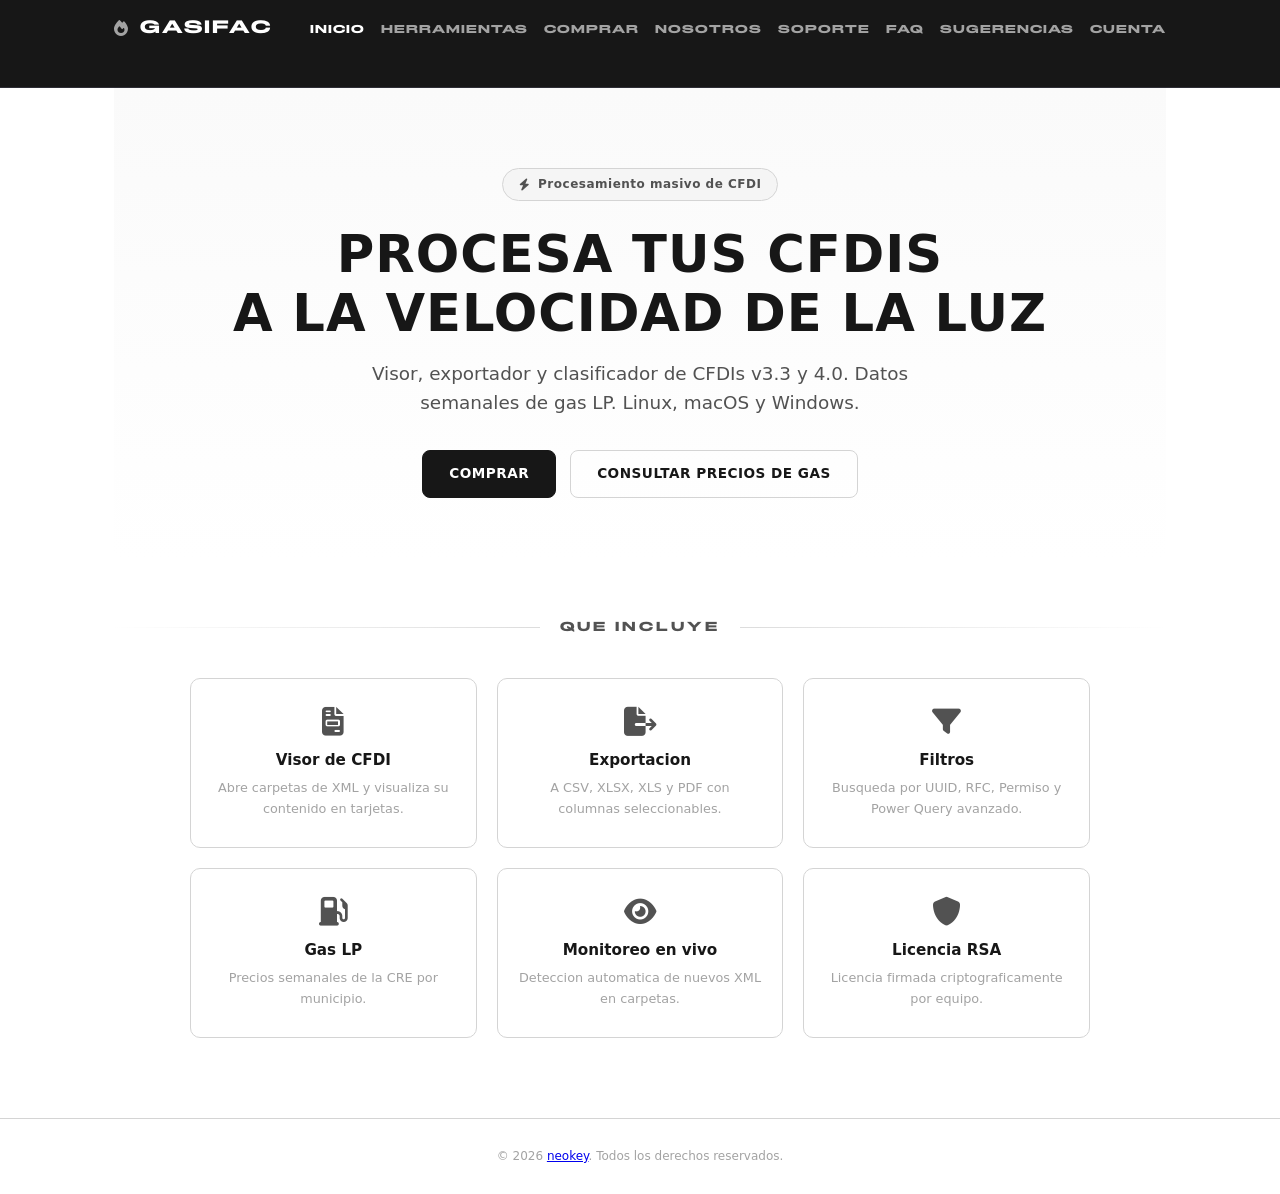
==== commit 4b8989ae: "rebrand: rename schema gas_lp->gasifac, endpoints /api/gas/v1->/api/v1, add license generator - Sche" ====
--- a/public/gasifac/index.html
+++ b/public/gasifac/index.html
@@ -3,8 +3,8 @@
 <head>
   <meta charset="UTF-8" />
   <meta name="viewport" content="width=device-width, initial-scale=1.0" />
-  <title>GASIFAC — Precios de gas LP en México</title>
-  <meta name="description" content="Consulta los precios máximos de gas LP por municipio en México. Datos oficiales de la CRE, actualizados semanalmente." />
+  <title>Gasifac — Visor y exportador de CFDI</title>
+  <meta name="description" content="Gasifac: visor y exportador de CFDIs. Procesamiento masivo de facturas, exportacion a CSV/XLSX/PDF. Precios de gas LP por municipio." />
   <link rel="stylesheet" href="https://cdnjs.cloudflare.com/ajax/libs/font-awesome/6.5.0/css/all.min.css" />
   <link rel="stylesheet" href="common.css" />
   <style>
@@ -47,44 +47,32 @@
       justify-content: center;
       gap: 14px;
     }
-    .platform-grid {
+    .features-grid {
       display: grid;
-      grid-template-columns: repeat(3, 1fr);
+      grid-template-columns: repeat(auto-fit, minmax(220px, 1fr));
       gap: 20px;
-      max-width: 700px;
+      max-width: 900px;
       margin: 0 auto;
     }
-    .platform-card {
+    .feature-card {
       background: var(--bg-card);
       border: 1px solid var(--border);
       border-radius: var(--radius);
-      padding: 32px 20px;
+      padding: 28px 20px;
       text-align: center;
       transition: all 0.2s ease;
-      display: flex;
-      flex-direction: column;
-      align-items: center;
     }
-    .platform-card:hover {
+    .feature-card:hover {
       border-color: var(--accent);
       transform: translateY(-4px);
       box-shadow: 0 10px 24px rgba(0,0,0,0.06);
     }
-    .platform-card i {
-      font-size: 2.4rem;
-      color: var(--text-sec);
-      margin-bottom: 14px;
-    }
-    .platform-card:hover i { color: var(--text); }
-    .platform-card .platform-name {
-      font-size: 0.95rem;
-      font-weight: 600;
-      letter-spacing: 0.5px;
-    }
+    .feature-card i { font-size: 1.8rem; color: var(--text-sec); margin-bottom: 12px; }
+    .feature-card h3 { font-size: 0.95rem; font-weight: 700; margin-bottom: 6px; }
+    .feature-card p { font-size: 0.8rem; color: var(--text-muted); }
     @media (max-width: 768px) {
       .cta-row { flex-direction: column; align-items: center; }
       .cta-row .btn { width: 100%; max-width: 280px; text-align: center; }
-      .platform-grid { grid-template-columns: 1fr; max-width: 280px; }
     }
   </style>
 </head>
@@ -94,40 +82,58 @@
     <section class="hero" id="inicio">
       <div class="hero-badge fade-up">
         <i class="fa-solid fa-bolt"></i>
-        Actualizado semanalmente
+        Procesamiento masivo de CFDI
       </div>
-      <h1 class="hero-title fade-up">Consulta los precios<br>máximos de gas LP</h1>
-      <p class="hero-sub fade-up">Datos oficiales de la CRE por municipio, actualizados cada semana.</p>
+      <h1 class="hero-title fade-up">Procesa tus CFDIs<br>a la velocidad de la luz</h1>
+      <p class="hero-sub fade-up">Visor, exportador y clasificador de CFDIs v3.3 y 4.0. Datos semanales de gas LP. Linux, macOS y Windows.</p>
       <div class="cta-row fade-up">
-        <a href="/gasifac/herramientas" class="btn btn-primary">Consultar Precios</a>
-        <a href="/gasifac/nosotros" class="btn btn-outline">Conocer Más</a>
+        <a href="/gasifac/comprar" class="btn btn-primary">Comprar</a>
+        <a href="/gasifac/herramientas" class="btn btn-outline">Consultar precios de gas</a>
       </div>
     </section>
 
-    <div class="divider" id="plataformas">
+    <div class="divider" id="features">
       <div class="divider-line"></div>
-      <h2 class="divider-label">Plataformas</h2>
+      <h2 class="divider-label">Que incluye</h2>
     </div>
 
     <section class="fade-up" style="padding-bottom:80px;">
-      <div class="platform-grid">
-        <div class="platform-card">
-          <i class="fa-brands fa-linux"></i>
-          <span class="platform-name">Linux</span>
+      <div class="features-grid">
+        <div class="feature-card">
+          <i class="fa-solid fa-file-invoice"></i>
+          <h3>Visor de CFDI</h3>
+          <p>Abre carpetas de XML y visualiza su contenido en tarjetas.</p>
         </div>
-        <div class="platform-card">
-          <i class="fa-brands fa-apple"></i>
-          <span class="platform-name">macOS</span>
+        <div class="feature-card">
+          <i class="fa-solid fa-file-export"></i>
+          <h3>Exportacion</h3>
+          <p>A CSV, XLSX, XLS y PDF con columnas seleccionables.</p>
         </div>
-        <div class="platform-card">
-          <i class="fa-brands fa-windows"></i>
-          <span class="platform-name">Windows</span>
+        <div class="feature-card">
+          <i class="fa-solid fa-filter"></i>
+          <h3>Filtros</h3>
+          <p>Busqueda por UUID, RFC, Permiso y Power Query avanzado.</p>
+        </div>
+        <div class="feature-card">
+          <i class="fa-solid fa-gas-pump"></i>
+          <h3>Gas LP</h3>
+          <p>Precios semanales de la CRE por municipio.</p>
+        </div>
+        <div class="feature-card">
+          <i class="fa-solid fa-eye"></i>
+          <h3>Monitoreo en vivo</h3>
+          <p>Deteccion automatica de nuevos XML en carpetas.</p>
+        </div>
+        <div class="feature-card">
+          <i class="fa-solid fa-shield"></i>
+          <h3>Licencia RSA</h3>
+          <p>Licencia firmada criptograficamente por equipo.</p>
         </div>
       </div>
     </section>
   </main>
 
   <script src="components.js"></script>
-  <script>injectNavbar("inicio"); injectFooter();</script>
+  <script>injectNavbar("inicio"); injectMarquee(); injectFooter();</script>
 </body>
 </html>
--- a/public/gasifac/common.css
+++ b/public/gasifac/common.css
@@ -68,18 +68,21 @@
 .logo i { font-size: 1rem; color: #a3a3a3; }
 .nav-links {
   display: flex;
-  gap: 24px;
+  gap: 16px;
   list-style: none;
+  flex-wrap: nowrap;
+  overflow-x: auto;
 }
 .nav-links a {
   text-decoration: none;
   color: #a3a3a3;
-  font-size: 0.8rem;
+  font-size: 0.7rem;
   font-weight: 600;
   transition: color 0.2s;
   text-transform: uppercase;
-  letter-spacing: 1.5px;
+  letter-spacing: 1px;
   font-family: var(--font-display);
+  white-space: nowrap;
 }
 .nav-links a:hover, .nav-links a.active { color: #ffffff; }
 .menu-toggle {
@@ -183,6 +186,38 @@
   text-transform: uppercase;
   color: var(--text-sec);
   font-family: var(--font-display);
+}
+
+/* ── Marquee ── */
+.marquee-wrap {
+  background: #171717;
+  border-bottom: 1px solid #2e2e36;
+  overflow: hidden;
+  position: sticky;
+  top: 56px;
+  z-index: 999;
+  height: 32px;
+  display: flex;
+  align-items: center;
+}
+.marquee-track {
+  display: flex;
+  width: max-content;
+  animation: scrollLeft 80s linear infinite;
+}
+.marquee-track:hover { animation-play-state: paused; }
+.marquee-item {
+  white-space: nowrap;
+  padding: 0 28px;
+  font-size: 0.72rem;
+  color: #a3a3a3;
+  letter-spacing: 0.3px;
+  font-weight: 500;
+}
+.marquee-item .price { color: #ffffff; font-weight: 700; }
+@keyframes scrollLeft {
+  0% { transform: translateX(0); }
+  100% { transform: translateX(-50%); }
 }
 
 /* ── Animations ── */
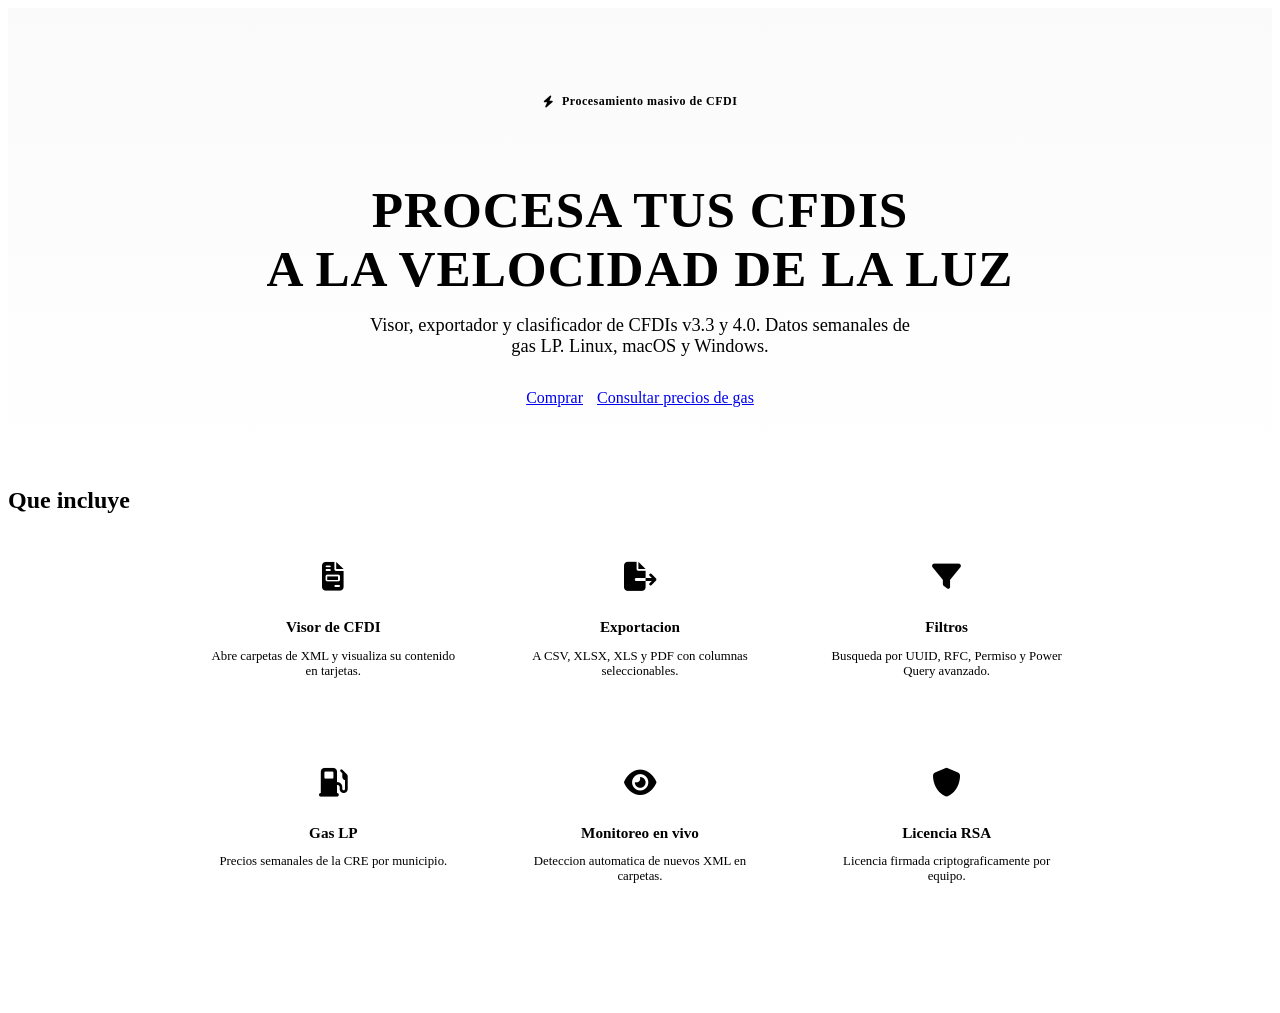
==== commit 0f9e8d7d: "fix: use absolute paths /gasifac/common.css and /gasifac/components.js Relative paths like common.cs" ====
--- a/public/gasifac/index.html
+++ b/public/gasifac/index.html
@@ -6,7 +6,7 @@
   <title>Gasifac — Visor y exportador de CFDI</title>
   <meta name="description" content="Gasifac: visor y exportador de CFDIs. Procesamiento masivo de facturas, exportacion a CSV/XLSX/PDF. Precios de gas LP por municipio." />
   <link rel="stylesheet" href="https://cdnjs.cloudflare.com/ajax/libs/font-awesome/6.5.0/css/all.min.css" />
-  <link rel="stylesheet" href="common.css" />
+  <link rel="stylesheet" href="/gasifac/common.css" />
   <style>
     .hero {
       padding: 80px 0 60px;
@@ -133,7 +133,7 @@
     </section>
   </main>
 
-  <script src="components.js"></script>
+  <script src="/gasifac/components.js"></script>
   <script>injectNavbar("inicio"); injectMarquee(); injectFooter();</script>
 </body>
 </html>
